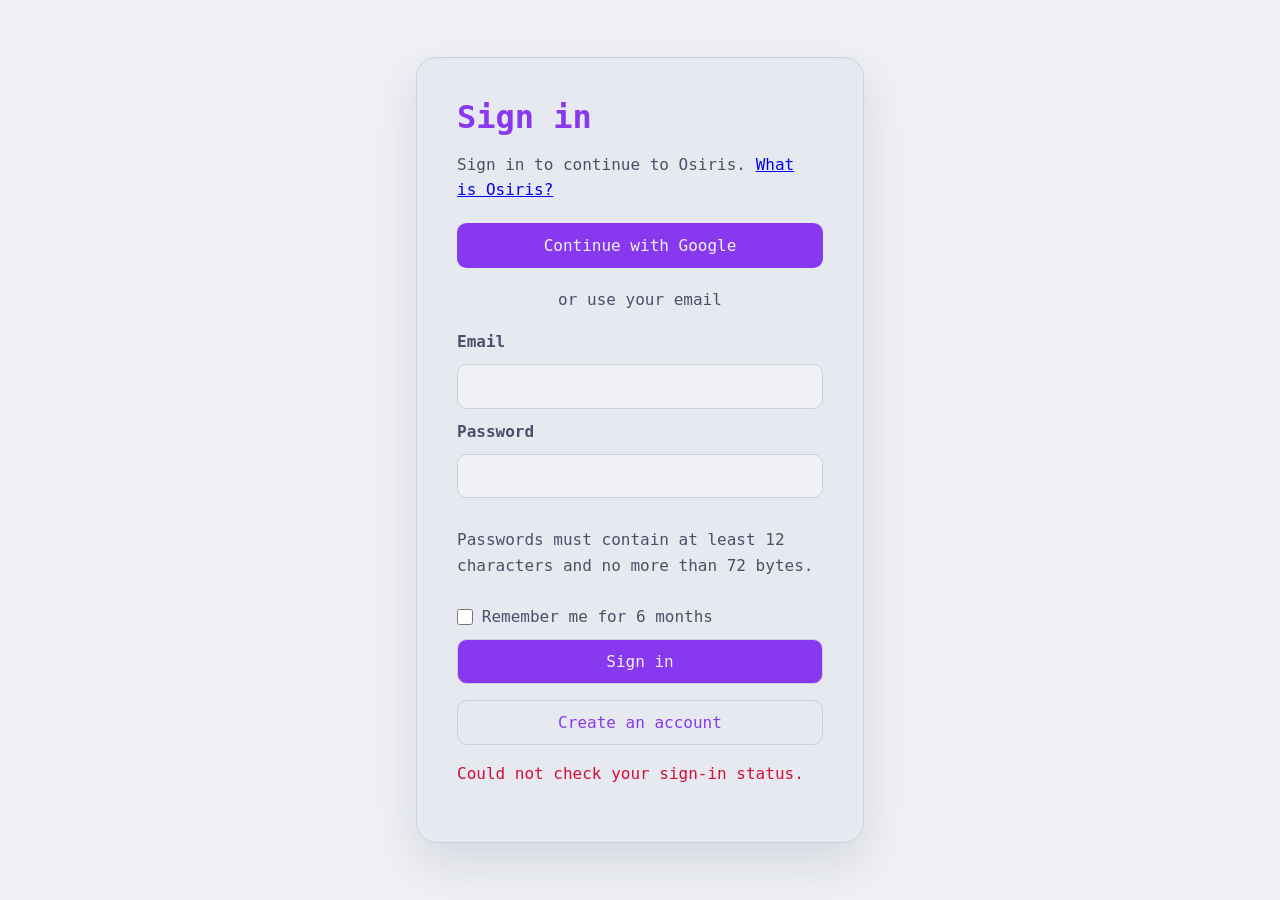
==== public/login.html @ c0858fca "Add a landing page for signed-out visitors Opening osiris-ai.se without a session used to go straigh" ====
<!doctype html>
<html lang="en">
  <head>
    <meta charset="utf-8">
    <meta name="viewport" content="width=device-width, initial-scale=1">
    <meta name="color-scheme" content="light dark">
    <title>Sign in | Osiris</title>
    <style>
      :root {
        color-scheme: light;
        font-family: "JetBrains Mono", ui-monospace, monospace;
        color: #4c4f69;
        background: #eff1f5;
      }

      * {
        box-sizing: border-box;
      }

      body {
        display: grid;
        min-height: 100vh;
        margin: 0;
        padding: 1.25rem;
        place-items: center;
      }

      main {
        width: min(100%, 28rem);
        padding: clamp(1.5rem, 6vw, 2.5rem);
        border: 1px solid #ccd0da;
        border-radius: 1.25rem;
        background: #e6e9ef;
        box-shadow: 0 1.25rem 3rem rgba(76, 79, 105, 0.16);
      }

      h1 {
        margin: 0;
        color: #8839ef;
      }

      p {
        line-height: 1.6;
      }

      form {
        display: grid;
        gap: 0.8rem;
        margin-top: 1.25rem;
      }

      label {
        font-weight: 700;
      }

      input,
      button {
        min-height: 2.8rem;
        border: 1px solid #ccd0da;
        border-radius: 0.6rem;
        padding: 0.65rem 0.8rem;
        font: inherit;
      }

      input {
        width: 100%;
        color: inherit;
        background: #eff1f5;
      }

      .remember-me {
        display: flex;
        align-items: center;
        gap: 0.55rem;
        font-weight: 400;
      }

      .remember-me[hidden] {
        display: none;
      }

      .remember-me input {
        width: 1rem;
        min-height: 1rem;
        margin: 0;
        accent-color: #8839ef;
      }

      button,
      .google-link {
        color: #eff1f5;
        background: #8839ef;
        cursor: pointer;
        text-align: center;
        text-decoration: none;
      }

      button:disabled {
        cursor: wait;
        opacity: 0.65;
      }

      .google-link {
        display: block;
        margin-top: 1.25rem;
        border-radius: 0.6rem;
        padding: 0.8rem;
      }

      .separator {
        margin: 1.2rem 0 0;
        text-align: center;
      }

      #switch-mode {
        display: block;
        width: 100%;
        margin-top: 1rem;
        color: #8839ef;
        background: transparent;
      }

      #status {
        min-height: 1.5em;
        color: #d20f39;
        overflow-wrap: anywhere;
      }

      @media (prefers-color-scheme: dark) {
        :root {
          color-scheme: dark;
          color: #cdd6f4;
          background: #1e1e2e;
        }

        main {
          border-color: rgba(108, 112, 134, 0.55);
          background: #313244;
          box-shadow: 0 1.25rem 3rem rgba(17, 17, 27, 0.48);
        }

        h1 {
          color: #cba6f7;
        }

        input {
          border-color: rgba(108, 112, 134, 0.55);
          color: #cdd6f4;
          background: #1e1e2e;
        }

        button,
        .google-link {
          color: #1e1e2e;
          background: #cba6f7;
        }

        #switch-mode {
          border-color: rgba(108, 112, 134, 0.55);
          color: #cba6f7;
          background: transparent;
        }
      }
    </style>
  </head>
  <body>
    <main>
      <h1 id="heading">Sign in</h1>
      <p>Sign in to continue to Osiris. <a href="/welcome">What is Osiris?</a></p>
      <a class="google-link" href="/api/auth/google">Continue with Google</a>
      <p class="separator">or use your email</p>
      <form id="auth-form">
        <label for="email">Email</label>
        <input id="email" name="email" type="email" autocomplete="email" maxlength="254" required>
        <label for="password">Password</label>
        <input id="password" name="password" type="password" autocomplete="current-password" minlength="12" maxlength="72" required>
        <p>Passwords must contain at least 12 characters and no more than 72 bytes.</p>
        <label class="remember-me" id="remember-me-label" for="remember-me">
          <input id="remember-me" name="rememberMe" type="checkbox">
          Remember me for 6 months
        </label>
        <button id="submit" type="submit">Sign in</button>
      </form>
      <button id="switch-mode" type="button">Create an account</button>
      <p id="status" role="status" aria-live="polite"></p>
    </main>
    <script>
      const form = document.querySelector("#auth-form");
      const email = document.querySelector("#email");
      const password = document.querySelector("#password");
      const heading = document.querySelector("#heading");
      const submit = document.querySelector("#submit");
      const rememberMeLabel = document.querySelector("#remember-me-label");
      const rememberMe = document.querySelector("#remember-me");
      const switchMode = document.querySelector("#switch-mode");
      const status = document.querySelector("#status");
      let isSignup = false;

      const updateMode = () => {
        heading.textContent = isSignup ? "Create your account" : "Sign in";
        submit.textContent = isSignup ? "Create account" : "Sign in";
        switchMode.textContent = isSignup ? "Already have an account? Sign in" : "Create an account";
        password.autocomplete = isSignup ? "new-password" : "current-password";
        password.minLength = isSignup ? 12 : 1;
        rememberMeLabel.hidden = isSignup;
        status.textContent = "";
      };

      switchMode.addEventListener("click", () => {
        isSignup = !isSignup;
        updateMode();
      });

      form.addEventListener("submit", async (event) => {
        event.preventDefault();
        submit.disabled = true;
        status.textContent = isSignup ? "Creating your account..." : "Signing in...";
        try {
          const response = await fetch(isSignup ? "/api/auth/signup" : "/api/auth/login", {
            method: "POST",
            headers: { "Content-Type": "application/json" },
            body: JSON.stringify({
              email: email.value,
              password: password.value,
              ...(isSignup ? {} : { rememberMe: rememberMe.checked }),
            }),
          });
          const result = await response.json().catch(() => ({}));
          if (!response.ok) {
            throw new Error(result.error || (response.status === 429
              ? "Too many attempts. Please wait a minute and try again."
              : "Authentication failed."));
          }
          window.location.replace("/");
        } catch (error) {
          status.textContent = error.message || "Authentication failed.";
        } finally {
          submit.disabled = false;
        }
      });

      const params = new URLSearchParams(window.location.search);
      if (params.get("error") === "google-config") {
        status.textContent = "Google sign-in is not configured yet. Set up HTTPS for this site and configure its Google OAuth credentials.";
      } else if (params.get("error") === "google") {
        status.textContent = "Google sign-in failed. Try again or use your email.";
      }

      fetch("/api/auth/me", { cache: "no-store" })
        .then(async (response) => {
          if (response.ok) window.location.replace("/");
          else if (response.status !== 401) throw new Error("Could not check your sign-in status.");
        })
        .catch((error) => {
          status.textContent = error.message;
        });
    </script>
  </body>
</html>
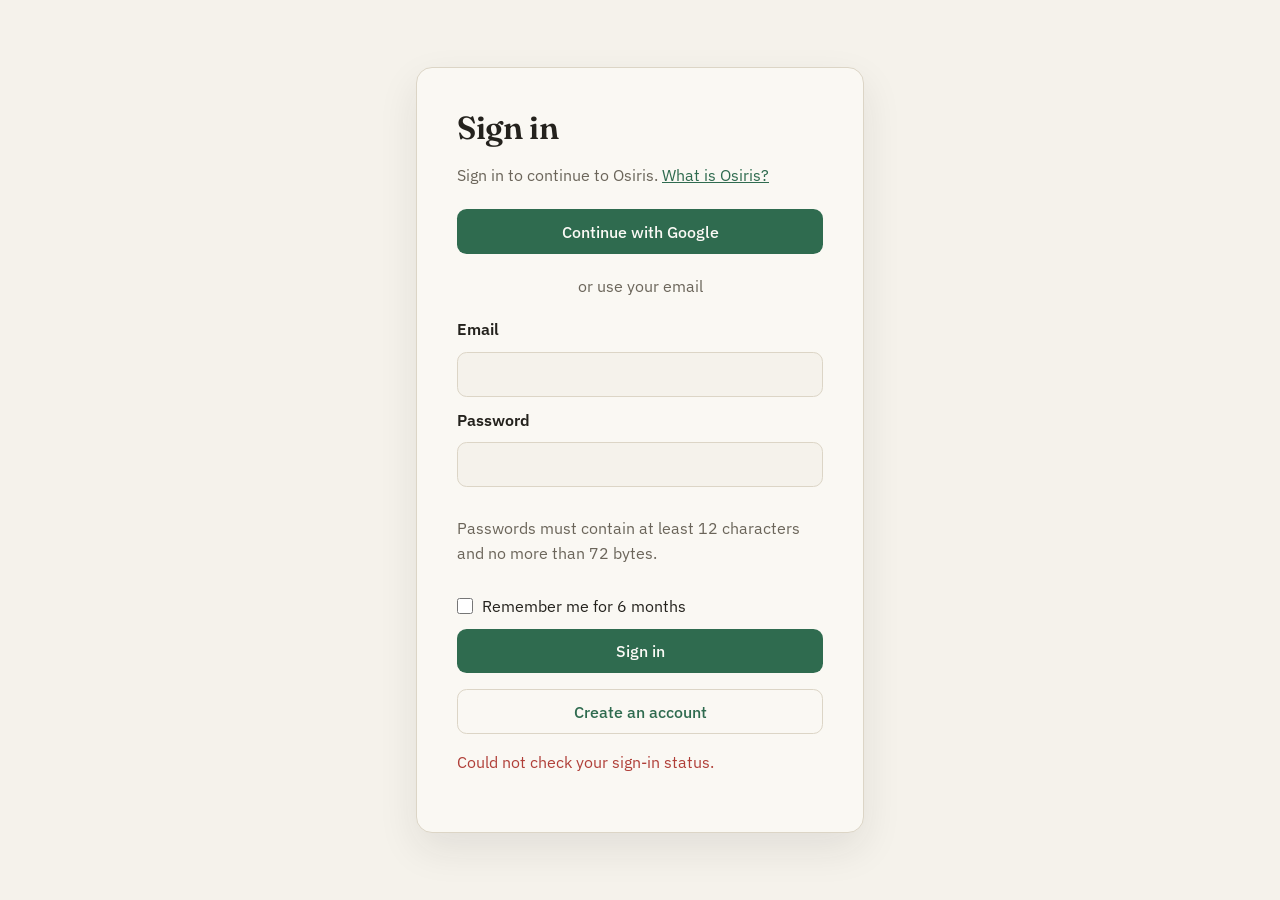
==== commit 8d4e80d1: "Give the site its own look: new fonts and a warm palette The site used the default look of a lot of " ====
--- a/public/login.html
+++ b/public/login.html
@@ -5,12 +5,42 @@
     <meta name="viewport" content="width=device-width, initial-scale=1">
     <meta name="color-scheme" content="light dark">
     <title>Sign in | Osiris</title>
+    <!-- Same fonts and colors as the rest of the site (public/css/base.css). -->
+    <link rel="preconnect" href="https://fonts.googleapis.com">
+    <link rel="preconnect" href="https://fonts.gstatic.com" crossorigin>
+    <link rel="stylesheet" href="https://fonts.googleapis.com/css2?family=Fraunces:opsz,wght@9..144,600&family=IBM+Plex+Sans:wght@400;500;600&display=swap">
     <style>
       :root {
         color-scheme: light;
-        font-family: "JetBrains Mono", ui-monospace, monospace;
-        color: #4c4f69;
-        background: #eff1f5;
+        --base: #f5f2eb;
+        --surface: #faf8f3;
+        --border: #dcd5c6;
+        --text: #24221d;
+        --muted: #6b655a;
+        --accent: #2f6b4f;
+        --accent-hover: #24563f;
+        --button-text: #fbfaf6;
+        --error: #b03f38;
+        --shadow: rgba(36, 34, 29, 0.09);
+        font-family: "IBM Plex Sans", system-ui, "Segoe UI", Roboto, Arial, sans-serif;
+        color: var(--text);
+        background: var(--base);
+      }
+
+      @media (prefers-color-scheme: dark) {
+        :root {
+          color-scheme: dark;
+          --base: #15140f;
+          --surface: #1b1a15;
+          --border: #36322a;
+          --text: #ece6d9;
+          --muted: #a8a091;
+          --accent: #8cc29f;
+          --accent-hover: #a5d2b5;
+          --button-text: #15140f;
+          --error: #e08a80;
+          --shadow: rgba(0, 0, 0, 0.45);
+        }
       }
 
       * {
@@ -28,19 +58,27 @@
       main {
         width: min(100%, 28rem);
         padding: clamp(1.5rem, 6vw, 2.5rem);
-        border: 1px solid #ccd0da;
-        border-radius: 1.25rem;
-        background: #e6e9ef;
-        box-shadow: 0 1.25rem 3rem rgba(76, 79, 105, 0.16);
+        border: 1px solid var(--border);
+        border-radius: 1rem;
+        background: var(--surface);
+        box-shadow: 0 1rem 2.5rem var(--shadow);
       }
 
       h1 {
         margin: 0;
-        color: #8839ef;
+        font-family: "Fraunces", Georgia, serif;
+        font-size: 2rem;
+        font-weight: 600;
+        letter-spacing: -0.01em;
       }
 
       p {
+        color: var(--muted);
         line-height: 1.6;
+      }
+
+      a {
+        color: var(--accent);
       }
 
       form {
@@ -50,13 +88,13 @@
       }
 
       label {
-        font-weight: 700;
+        font-weight: 600;
       }
 
       input,
       button {
         min-height: 2.8rem;
-        border: 1px solid #ccd0da;
+        border: 1px solid var(--border);
         border-radius: 0.6rem;
         padding: 0.65rem 0.8rem;
         font: inherit;
@@ -65,7 +103,14 @@
       input {
         width: 100%;
         color: inherit;
-        background: #eff1f5;
+        background: var(--base);
+      }
+
+      input:focus-visible,
+      button:focus-visible,
+      .google-link:focus-visible {
+        outline: 3px solid var(--accent);
+        outline-offset: 2px;
       }
 
       .remember-me {
@@ -83,16 +128,23 @@
         width: 1rem;
         min-height: 1rem;
         margin: 0;
-        accent-color: #8839ef;
+        accent-color: var(--accent);
       }
 
       button,
       .google-link {
-        color: #eff1f5;
-        background: #8839ef;
+        border-color: transparent;
+        color: var(--button-text);
+        background: var(--accent);
+        font-weight: 500;
         cursor: pointer;
         text-align: center;
         text-decoration: none;
+      }
+
+      button:hover,
+      .google-link:hover {
+        background: var(--accent-hover);
       }
 
       button:disabled {
@@ -116,50 +168,15 @@
         display: block;
         width: 100%;
         margin-top: 1rem;
-        color: #8839ef;
+        border-color: var(--border);
+        color: var(--accent);
         background: transparent;
       }
 
       #status {
         min-height: 1.5em;
-        color: #d20f39;
+        color: var(--error);
         overflow-wrap: anywhere;
-      }
-
-      @media (prefers-color-scheme: dark) {
-        :root {
-          color-scheme: dark;
-          color: #cdd6f4;
-          background: #1e1e2e;
-        }
-
-        main {
-          border-color: rgba(108, 112, 134, 0.55);
-          background: #313244;
-          box-shadow: 0 1.25rem 3rem rgba(17, 17, 27, 0.48);
-        }
-
-        h1 {
-          color: #cba6f7;
-        }
-
-        input {
-          border-color: rgba(108, 112, 134, 0.55);
-          color: #cdd6f4;
-          background: #1e1e2e;
-        }
-
-        button,
-        .google-link {
-          color: #1e1e2e;
-          background: #cba6f7;
-        }
-
-        #switch-mode {
-          border-color: rgba(108, 112, 134, 0.55);
-          color: #cba6f7;
-          background: transparent;
-        }
       }
     </style>
   </head>
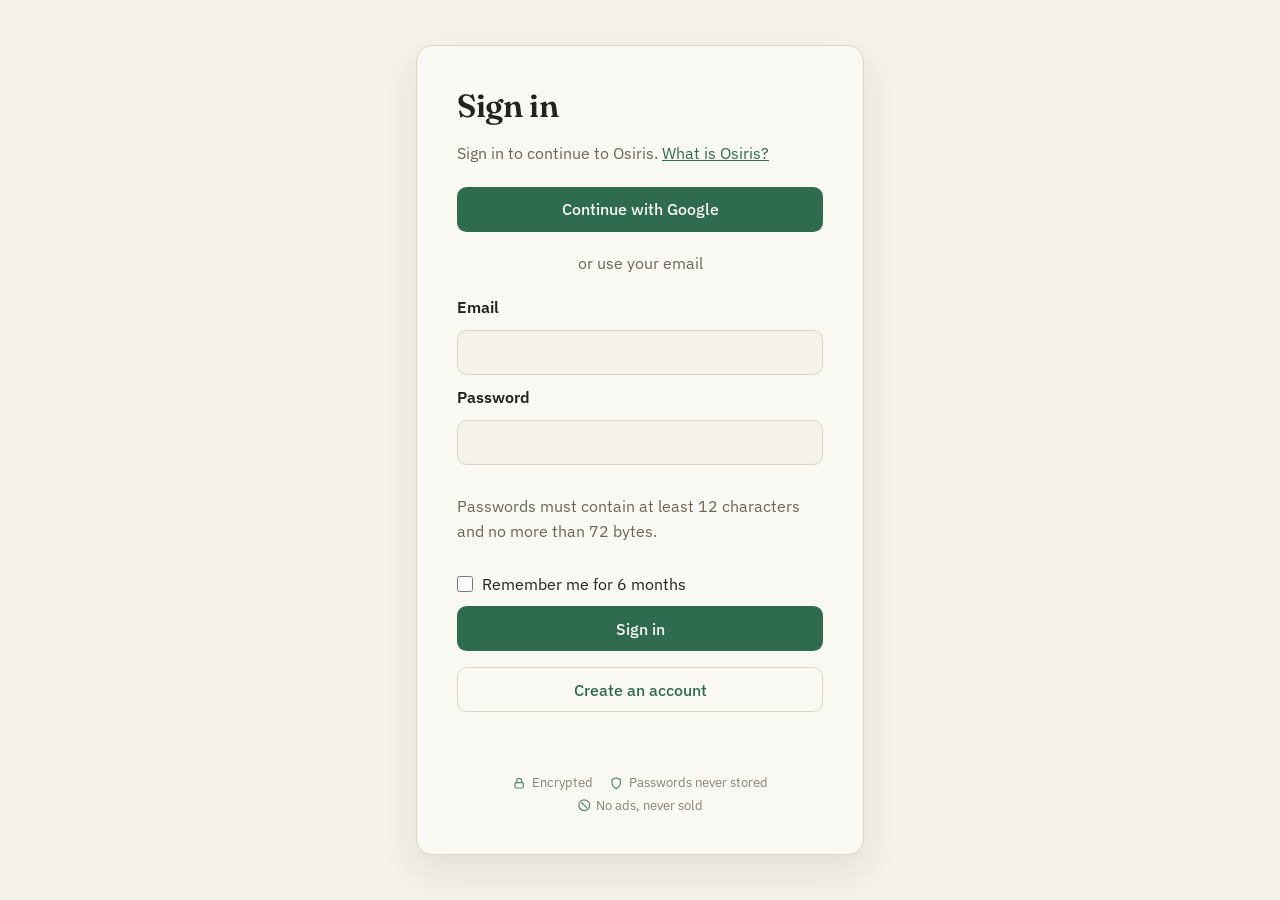
==== commit 2f9eca94: "Make sign-in and the site safer - Security headers on every reply (HSTS, Content-Security-Policy, no" ====
--- a/public/login.html
+++ b/public/login.html
@@ -173,6 +173,36 @@
         background: transparent;
       }
 
+      /* A quiet promise under the form: how Osiris keeps your account safe. */
+      .trust {
+        display: flex;
+        flex-wrap: wrap;
+        justify-content: center;
+        gap: 0.35rem 1rem;
+        margin: 1.4rem 0 0;
+        padding: 0;
+        list-style: none;
+        color: var(--muted, inherit);
+        font-size: 0.82rem;
+        opacity: 0.8;
+      }
+
+      .trust li {
+        display: flex;
+        align-items: center;
+        gap: 0.35rem;
+      }
+
+      .trust svg {
+        width: 0.9rem;
+        height: 0.9rem;
+        fill: none;
+        stroke: var(--accent);
+        stroke-width: 2;
+        stroke-linecap: round;
+        stroke-linejoin: round;
+      }
+
       #status {
         min-height: 1.5em;
         color: var(--error);
@@ -200,77 +230,12 @@
       </form>
       <button id="switch-mode" type="button">Create an account</button>
       <p id="status" role="status" aria-live="polite"></p>
+      <ul class="trust" aria-label="How Osiris keeps you safe">
+        <li><svg viewBox="0 0 24 24" aria-hidden="true"><rect x="5" y="11" width="14" height="9" rx="2"/><path d="M8 11V8a4 4 0 0 1 8 0v3"/></svg>Encrypted</li>
+        <li><svg viewBox="0 0 24 24" aria-hidden="true"><path d="M12 3 5 6v5c0 4.5 3 8 7 10 4-2 7-5.5 7-10V6z"/></svg>Passwords never stored</li>
+        <li><svg viewBox="0 0 24 24" aria-hidden="true"><circle cx="12" cy="12" r="9"/><path d="m8 8 8 8"/></svg>No ads, never sold</li>
+      </ul>
     </main>
-    <script>
-      const form = document.querySelector("#auth-form");
-      const email = document.querySelector("#email");
-      const password = document.querySelector("#password");
-      const heading = document.querySelector("#heading");
-      const submit = document.querySelector("#submit");
-      const rememberMeLabel = document.querySelector("#remember-me-label");
-      const rememberMe = document.querySelector("#remember-me");
-      const switchMode = document.querySelector("#switch-mode");
-      const status = document.querySelector("#status");
-      let isSignup = false;
-
-      const updateMode = () => {
-        heading.textContent = isSignup ? "Create your account" : "Sign in";
-        submit.textContent = isSignup ? "Create account" : "Sign in";
-        switchMode.textContent = isSignup ? "Already have an account? Sign in" : "Create an account";
-        password.autocomplete = isSignup ? "new-password" : "current-password";
-        password.minLength = isSignup ? 12 : 1;
-        rememberMeLabel.hidden = isSignup;
-        status.textContent = "";
-      };
-
-      switchMode.addEventListener("click", () => {
-        isSignup = !isSignup;
-        updateMode();
-      });
-
-      form.addEventListener("submit", async (event) => {
-        event.preventDefault();
-        submit.disabled = true;
-        status.textContent = isSignup ? "Creating your account..." : "Signing in...";
-        try {
-          const response = await fetch(isSignup ? "/api/auth/signup" : "/api/auth/login", {
-            method: "POST",
-            headers: { "Content-Type": "application/json" },
-            body: JSON.stringify({
-              email: email.value,
-              password: password.value,
-              ...(isSignup ? {} : { rememberMe: rememberMe.checked }),
-            }),
-          });
-          const result = await response.json().catch(() => ({}));
-          if (!response.ok) {
-            throw new Error(result.error || (response.status === 429
-              ? "Too many attempts. Please wait a minute and try again."
-              : "Authentication failed."));
-          }
-          window.location.replace("/");
-        } catch (error) {
-          status.textContent = error.message || "Authentication failed.";
-        } finally {
-          submit.disabled = false;
-        }
-      });
-
-      const params = new URLSearchParams(window.location.search);
-      if (params.get("error") === "google-config") {
-        status.textContent = "Google sign-in is not configured yet. Set up HTTPS for this site and configure its Google OAuth credentials.";
-      } else if (params.get("error") === "google") {
-        status.textContent = "Google sign-in failed. Try again or use your email.";
-      }
-
-      fetch("/api/auth/me", { cache: "no-store" })
-        .then(async (response) => {
-          if (response.ok) window.location.replace("/");
-          else if (response.status !== 401) throw new Error("Could not check your sign-in status.");
-        })
-        .catch((error) => {
-          status.textContent = error.message;
-        });
-    </script>
+    <script src="/js/login.js"></script>
   </body>
 </html>
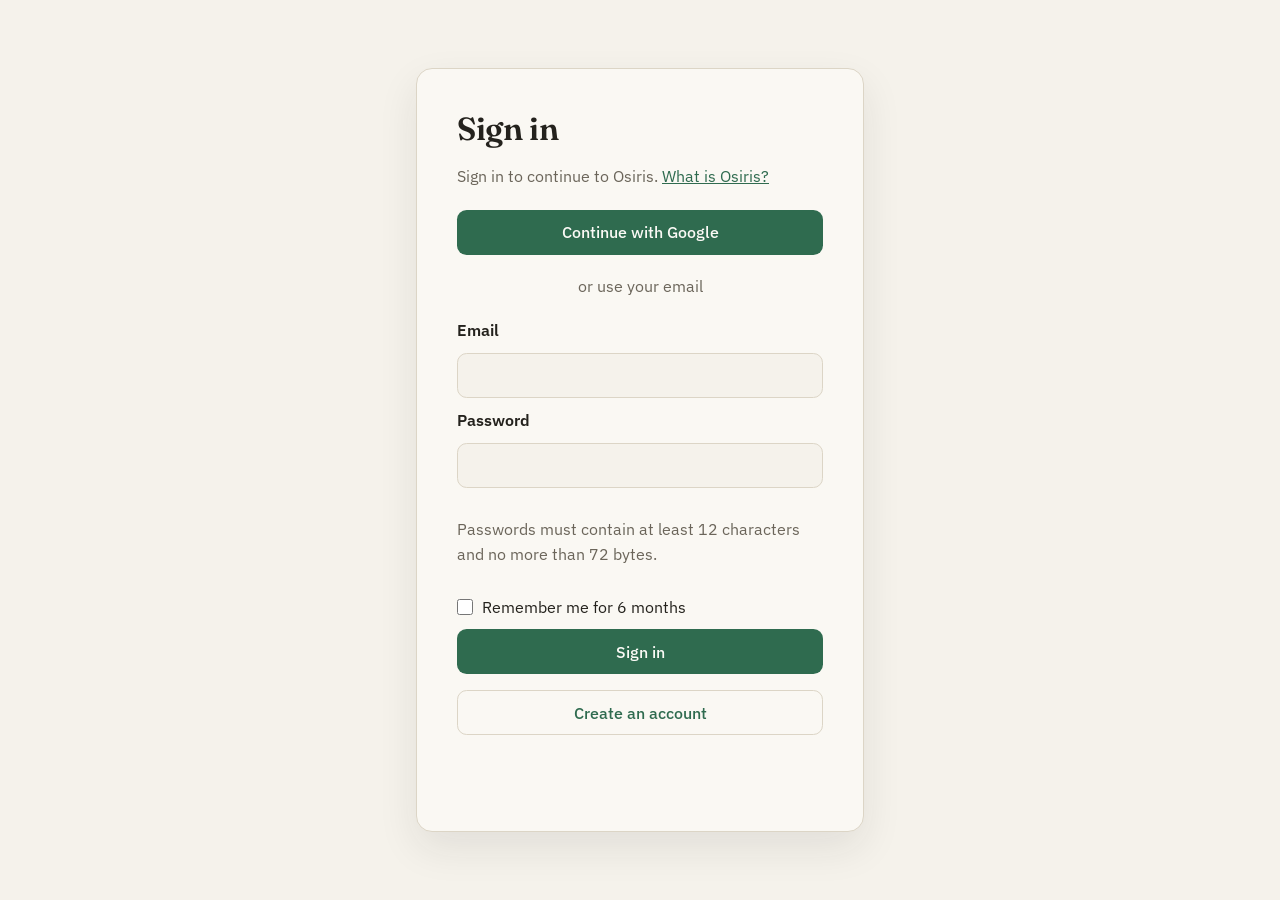
==== commit a3d0bf52: "Harden sign-in and add security headers - Security headers on every HTTPS reply (HSTS, Content-Secur" ====
--- a/public/login.html
+++ b/public/login.html
@@ -173,36 +173,6 @@
         background: transparent;
       }
 
-      /* A quiet promise under the form: how Osiris keeps your account safe. */
-      .trust {
-        display: flex;
-        flex-wrap: wrap;
-        justify-content: center;
-        gap: 0.35rem 1rem;
-        margin: 1.4rem 0 0;
-        padding: 0;
-        list-style: none;
-        color: var(--muted, inherit);
-        font-size: 0.82rem;
-        opacity: 0.8;
-      }
-
-      .trust li {
-        display: flex;
-        align-items: center;
-        gap: 0.35rem;
-      }
-
-      .trust svg {
-        width: 0.9rem;
-        height: 0.9rem;
-        fill: none;
-        stroke: var(--accent);
-        stroke-width: 2;
-        stroke-linecap: round;
-        stroke-linejoin: round;
-      }
-
       #status {
         min-height: 1.5em;
         color: var(--error);
@@ -230,11 +200,6 @@
       </form>
       <button id="switch-mode" type="button">Create an account</button>
       <p id="status" role="status" aria-live="polite"></p>
-      <ul class="trust" aria-label="How Osiris keeps you safe">
-        <li><svg viewBox="0 0 24 24" aria-hidden="true"><rect x="5" y="11" width="14" height="9" rx="2"/><path d="M8 11V8a4 4 0 0 1 8 0v3"/></svg>Encrypted</li>
-        <li><svg viewBox="0 0 24 24" aria-hidden="true"><path d="M12 3 5 6v5c0 4.5 3 8 7 10 4-2 7-5.5 7-10V6z"/></svg>Passwords never stored</li>
-        <li><svg viewBox="0 0 24 24" aria-hidden="true"><circle cx="12" cy="12" r="9"/><path d="m8 8 8 8"/></svg>No ads, never sold</li>
-      </ul>
     </main>
     <script src="/js/login.js"></script>
   </body>
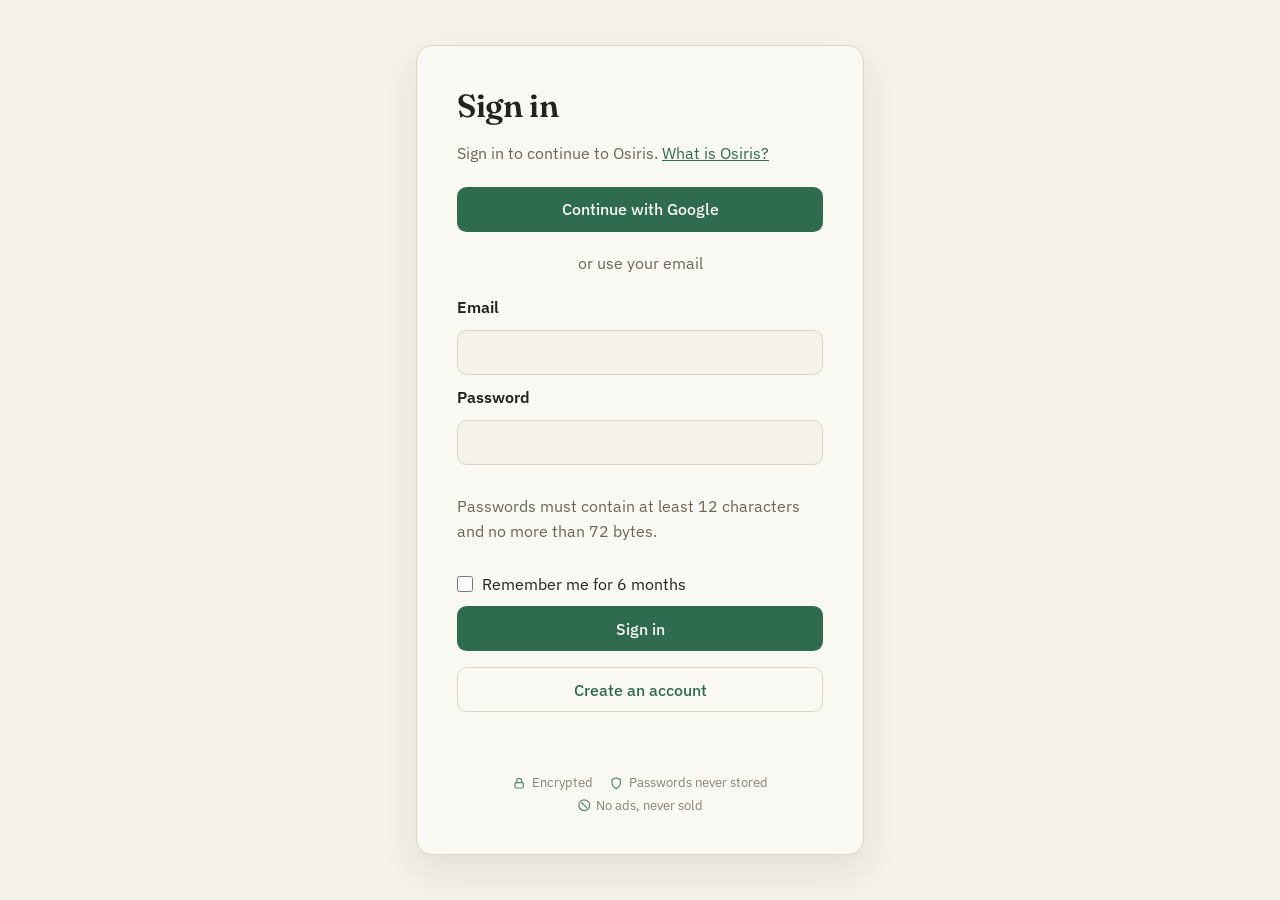
==== commit 8e97ddc5: "Merge pull request #26 from BiN1606-beep/claude/project-thread-evs1qq Make sign-in and the site safe" ====
--- a/public/login.html
+++ b/public/login.html
@@ -173,6 +173,36 @@
         background: transparent;
       }
 
+      /* A quiet promise under the form: how Osiris keeps your account safe. */
+      .trust {
+        display: flex;
+        flex-wrap: wrap;
+        justify-content: center;
+        gap: 0.35rem 1rem;
+        margin: 1.4rem 0 0;
+        padding: 0;
+        list-style: none;
+        color: var(--muted, inherit);
+        font-size: 0.82rem;
+        opacity: 0.8;
+      }
+
+      .trust li {
+        display: flex;
+        align-items: center;
+        gap: 0.35rem;
+      }
+
+      .trust svg {
+        width: 0.9rem;
+        height: 0.9rem;
+        fill: none;
+        stroke: var(--accent);
+        stroke-width: 2;
+        stroke-linecap: round;
+        stroke-linejoin: round;
+      }
+
       #status {
         min-height: 1.5em;
         color: var(--error);
@@ -200,6 +230,11 @@
       </form>
       <button id="switch-mode" type="button">Create an account</button>
       <p id="status" role="status" aria-live="polite"></p>
+      <ul class="trust" aria-label="How Osiris keeps you safe">
+        <li><svg viewBox="0 0 24 24" aria-hidden="true"><rect x="5" y="11" width="14" height="9" rx="2"/><path d="M8 11V8a4 4 0 0 1 8 0v3"/></svg>Encrypted</li>
+        <li><svg viewBox="0 0 24 24" aria-hidden="true"><path d="M12 3 5 6v5c0 4.5 3 8 7 10 4-2 7-5.5 7-10V6z"/></svg>Passwords never stored</li>
+        <li><svg viewBox="0 0 24 24" aria-hidden="true"><circle cx="12" cy="12" r="9"/><path d="m8 8 8 8"/></svg>No ads, never sold</li>
+      </ul>
     </main>
     <script src="/js/login.js"></script>
   </body>
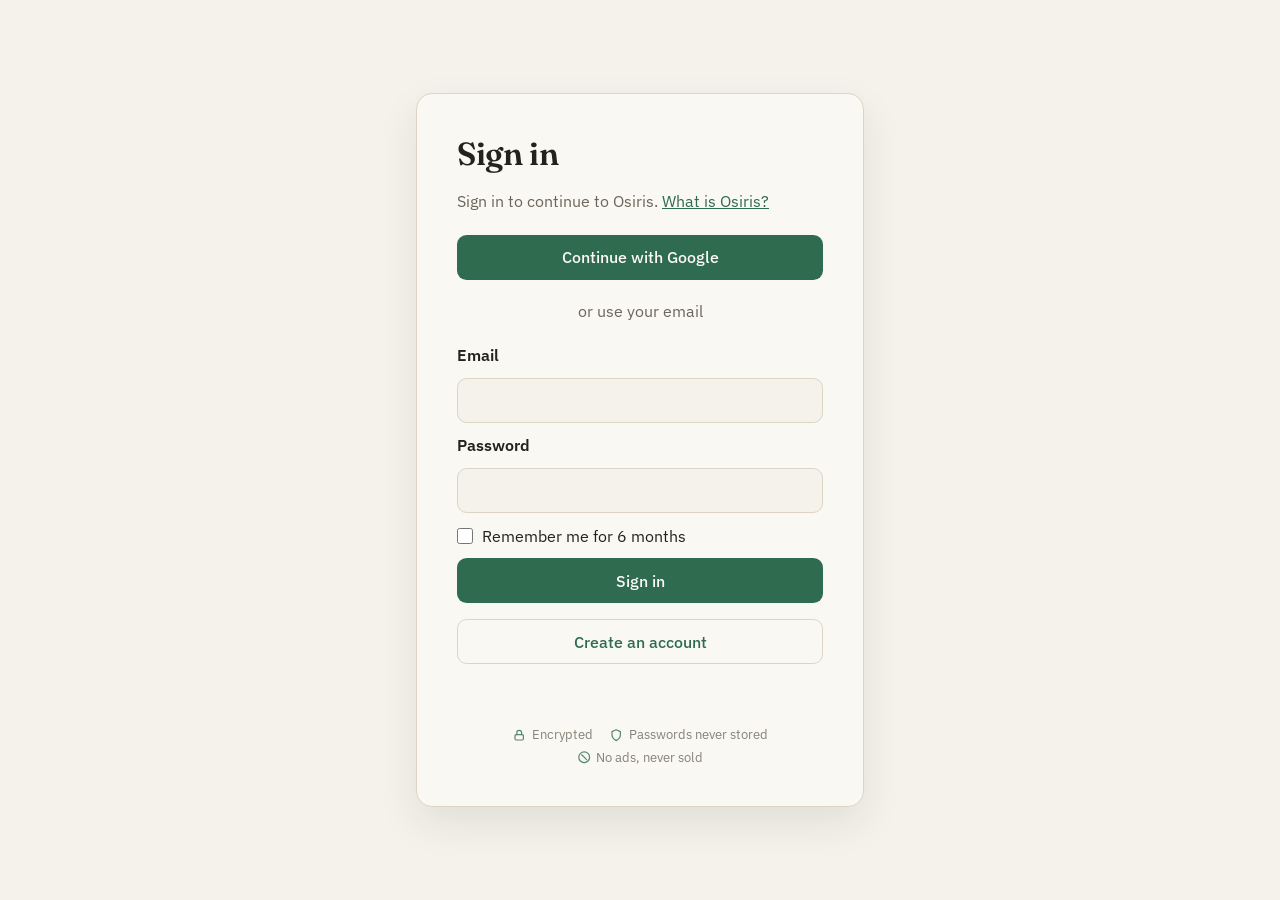
==== commit e9fa3754: "Simpler password rules: 5 to 50 characters and a number, with a live checklist New passwords now nee" ====
--- a/public/login.html
+++ b/public/login.html
@@ -4,6 +4,17 @@
     <meta charset="utf-8">
     <meta name="viewport" content="width=device-width, initial-scale=1">
     <meta name="color-scheme" content="light dark">
+    <!-- Osiris as a phone app: the manifest says how it looks when added to
+         the home screen; the Apple lines do the same for iPhone. -->
+    <link rel="manifest" href="/manifest.webmanifest">
+    <meta name="theme-color" content="#f5f2eb" media="(prefers-color-scheme: light)">
+    <meta name="theme-color" content="#15140f" media="(prefers-color-scheme: dark)">
+    <meta name="mobile-web-app-capable" content="yes">
+    <meta name="apple-mobile-web-app-capable" content="yes">
+    <meta name="apple-mobile-web-app-title" content="Osiris">
+    <meta name="apple-mobile-web-app-status-bar-style" content="default">
+    <link rel="apple-touch-icon" href="/icons/apple-touch-icon.png">
+    <link rel="icon" type="image/png" sizes="192x192" href="/icons/icon-192.png">
     <title>Sign in | Osiris</title>
     <!-- Same fonts and colors as the rest of the site (public/css/base.css). -->
     <link rel="preconnect" href="https://fonts.googleapis.com">
@@ -203,6 +214,121 @@
         stroke-linejoin: round;
       }
 
+      /* Password checklist on "Create account": a circle per rule that pops
+         into a filled tick when the rule is met, or a cross when it is
+         broken (too long). */
+      .password-rules {
+        display: flex;
+        flex-wrap: wrap;
+        gap: 0.45rem 1.1rem;
+        margin: -0.2rem 0 0.1rem;
+        padding: 0;
+        list-style: none;
+        color: var(--muted);
+        font-size: 0.9rem;
+      }
+
+      .password-rules[hidden],
+      .password-rules li[hidden] {
+        display: none;
+      }
+
+      .password-rules li {
+        display: flex;
+        align-items: center;
+        gap: 0.4rem;
+        transition: color 0.2s ease;
+      }
+
+      .tick {
+        display: grid;
+        width: 1.15rem;
+        height: 1.15rem;
+        place-items: center;
+        border: 2px solid var(--border);
+        border-radius: 50%;
+        transition: background 0.2s ease, border-color 0.2s ease;
+      }
+
+      .tick svg {
+        width: 0.8rem;
+        height: 0.8rem;
+        fill: none;
+        stroke: var(--button-text);
+        stroke-width: 3;
+        stroke-linecap: round;
+        stroke-linejoin: round;
+      }
+
+      .tick-check {
+        stroke-dasharray: 20;
+        stroke-dashoffset: 20;
+        transition: stroke-dashoffset 0.25s ease 0.05s;
+      }
+
+      .tick-cross {
+        display: none;
+      }
+
+      .password-rules li.met {
+        color: var(--text);
+      }
+
+      .password-rules li.met .tick {
+        border-color: var(--accent);
+        background: var(--accent);
+        animation: tick-pop 0.3s ease;
+      }
+
+      .password-rules li.met .tick-check {
+        stroke-dashoffset: 0;
+      }
+
+      .password-rules li.broken {
+        color: var(--error);
+      }
+
+      .password-rules li.broken .tick {
+        border-color: var(--error);
+        background: var(--error);
+      }
+
+      .password-rules li.broken .tick-check {
+        display: none;
+      }
+
+      .password-rules li.broken .tick-cross {
+        display: inline;
+      }
+
+      /* Pressing "Create account" before every rule is met gives the
+         unmet rules a little shake. */
+      .password-rules.nudge li:not(.met) {
+        color: var(--error);
+        animation: rule-shake 0.4s ease;
+      }
+
+      .password-rules.nudge li:not(.met) .tick {
+        border-color: var(--error);
+      }
+
+      @keyframes tick-pop {
+        50% { transform: scale(1.25); }
+      }
+
+      @keyframes rule-shake {
+        20%, 60% { transform: translateX(-4px); }
+        40%, 80% { transform: translateX(4px); }
+      }
+
+      @media (prefers-reduced-motion: reduce) {
+        .password-rules *,
+        .password-rules li {
+          animation: none !important;
+          transition: none !important;
+        }
+      }
+
       #status {
         min-height: 1.5em;
         color: var(--error);
@@ -220,8 +346,15 @@
         <label for="email">Email</label>
         <input id="email" name="email" type="email" autocomplete="email" maxlength="254" required>
         <label for="password">Password</label>
-        <input id="password" name="password" type="password" autocomplete="current-password" minlength="12" maxlength="72" required>
-        <p>Passwords must contain at least 12 characters and no more than 72 bytes.</p>
+        <input id="password" name="password" type="password" autocomplete="current-password" maxlength="72" required aria-describedby="password-rules">
+        <!-- Only shown when creating an account: each rule ticks off live as
+             you type (public/js/login.js). The server checks the same rules
+             (valid_password in lua/osiris/accounts.lua). -->
+        <ul class="password-rules" id="password-rules" aria-label="Password needs" aria-live="polite" hidden>
+          <li data-rule="length"><span class="tick" aria-hidden="true"><svg viewBox="0 0 24 24"><path class="tick-check" d="m6 12.5 4 4 8-9"/><path class="tick-cross" d="m8 8 8 8M16 8l-8 8"/></svg></span><span class="rule-text">5–50 characters</span></li>
+          <li data-rule="number"><span class="tick" aria-hidden="true"><svg viewBox="0 0 24 24"><path class="tick-check" d="m6 12.5 4 4 8-9"/><path class="tick-cross" d="m8 8 8 8M16 8l-8 8"/></svg></span><span class="rule-text">A number</span></li>
+          <li data-rule="bytes" hidden><span class="tick" aria-hidden="true"><svg viewBox="0 0 24 24"><path class="tick-check" d="m6 12.5 4 4 8-9"/><path class="tick-cross" d="m8 8 8 8M16 8l-8 8"/></svg></span><span class="rule-text">Fewer emoji or special letters</span></li>
+        </ul>
         <label class="remember-me" id="remember-me-label" for="remember-me">
           <input id="remember-me" name="rememberMe" type="checkbox">
           Remember me for 6 months
